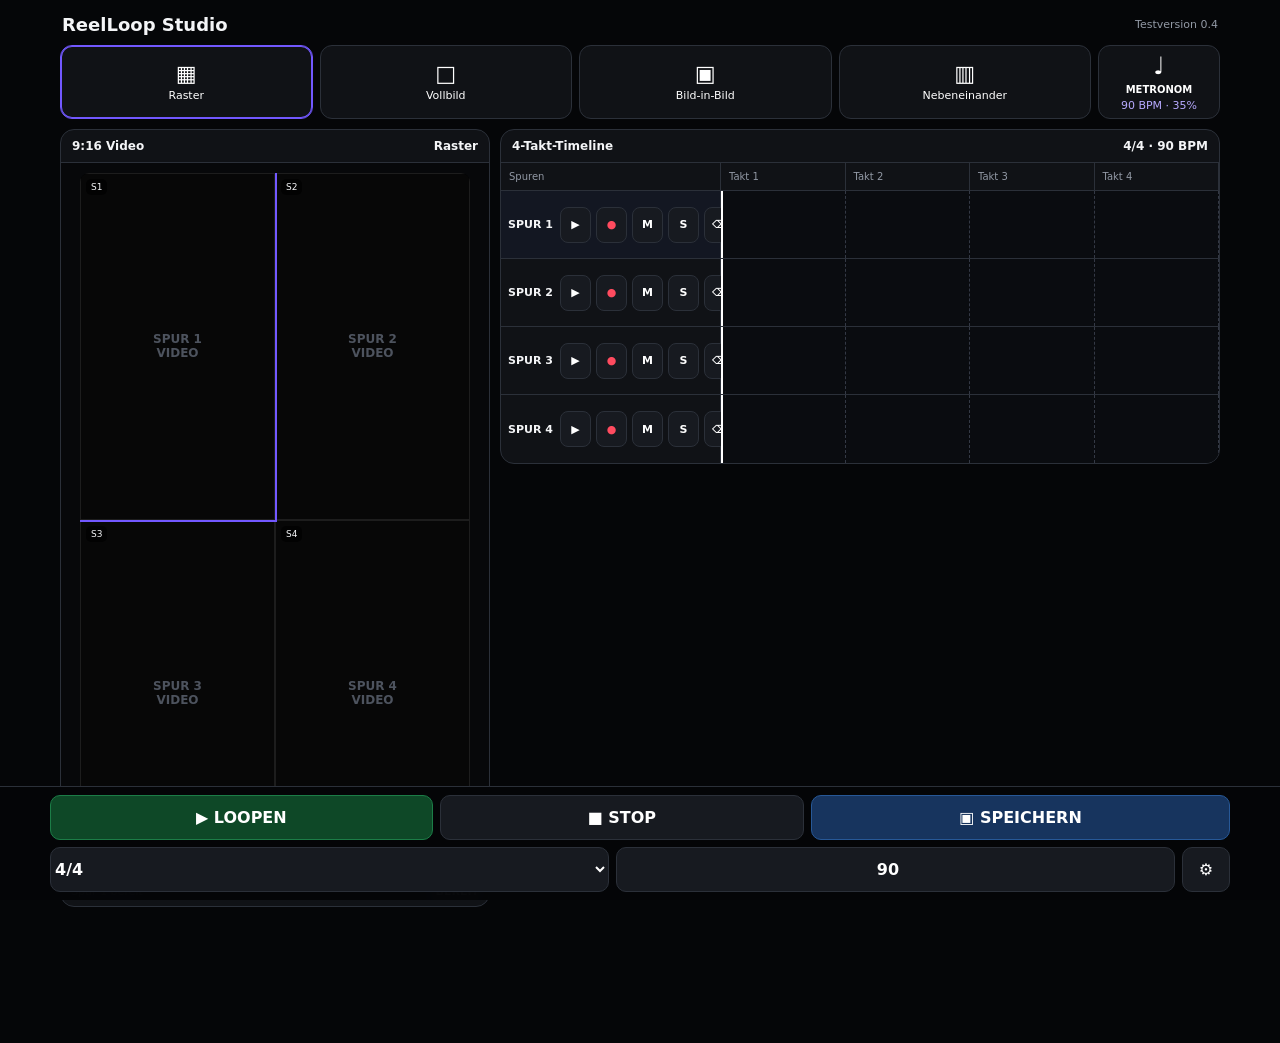
==== index.html @ 53512015 "Add files via upload" ====
<!doctype html>
<html lang="de">
<head>
<meta charset="utf-8">
<meta name="viewport" content="width=device-width,initial-scale=1,viewport-fit=cover,user-scalable=no">
<meta name="theme-color" content="#050608">
<meta name="mobile-web-app-capable" content="yes">
<title>ReelLoop Studio v0.4</title>
<link rel="manifest" href="manifest.webmanifest">
<style>
:root{
  --bg:#050608;--panel:#101216;--panel2:#171a20;--line:#2b3039;
  --text:#f4f5f7;--muted:#9299a5;--accent:#7258ff;--red:#ff4b5f;
  --green:#35d17e;--blue:#348cff;--amber:#f4b327;
}
*{box-sizing:border-box}
html,body{margin:0;min-height:100%;background:var(--bg);color:var(--text);
font-family:system-ui,-apple-system,Segoe UI,Roboto,sans-serif}
body{padding-bottom:126px}
button,input,select{font:inherit}
button{touch-action:manipulation}
.app{max-width:1180px;margin:auto;padding:10px}
.topbar{display:flex;justify-content:space-between;align-items:center;padding:4px 2px 10px}
.topbar h1{font-size:18px;margin:0}.version{font-size:11px;color:var(--muted)}
.options{display:grid;grid-template-columns:repeat(4,minmax(0,1fr)) 122px;gap:7px;margin-bottom:10px}
.option,.metro{
  min-height:68px;border:1px solid var(--line);border-radius:12px;background:var(--panel);
  color:white;display:flex;align-items:center;justify-content:center;flex-direction:column;gap:4px
}
.option.active{border-color:var(--accent);box-shadow:inset 0 0 0 1px var(--accent)}
.option .icon{font-size:22px;line-height:1}.option span{font-size:11px}
.metro{position:relative;user-select:none;-webkit-user-select:none;touch-action:none;padding:6px}
.metro.off{opacity:.52}.metro-icon{font-size:24px}.metro-title{font-size:10px;font-weight:800}
.metro-value{font-size:11px;color:#b7aaff}.metro-flash{position:absolute;inset:0;border-radius:12px;pointer-events:none}
.metro-flash.on{box-shadow:inset 0 0 0 2px var(--accent),0 0 16px rgba(114,88,255,.35)}
.workspace{display:grid;grid-template-columns:minmax(310px,430px) minmax(0,1fr);gap:10px;align-items:start}
.preview-card,.timeline-card{background:var(--panel);border:1px solid var(--line);border-radius:14px;overflow:hidden}
.preview-head,.timeline-head{padding:9px 11px;border-bottom:1px solid var(--line);
font-size:12px;font-weight:800;display:flex;justify-content:space-between}
.preview-shell{padding:10px;display:flex;justify-content:center;background:#07080a}
#stage{width:min(100%,390px);aspect-ratio:9/16;position:relative;background:#000;overflow:hidden;border-radius:9px}
.layer{position:absolute;overflow:hidden;background:#070707;border:1px solid rgba(255,255,255,.09)}
.layer video{width:100%;height:100%;object-fit:cover;display:block}
.layer.selected{outline:2px solid var(--accent);z-index:20}
.empty{position:absolute;inset:0;display:grid;place-items:center;text-align:center;color:#4d535e;font-weight:800;font-size:12px}
.tag{position:absolute;left:5px;top:5px;background:rgba(0,0,0,.7);font-size:9px;padding:3px 5px;border-radius:5px}
.statusbar{padding:8px 10px;border-top:1px solid var(--line);color:var(--muted);font-size:11px;
display:flex;justify-content:space-between}.statusbar strong{color:white}
.timeline-scroll{overflow-x:auto}
.timeline-grid{min-width:690px}
.ruler{display:grid;grid-template-columns:220px repeat(4,1fr);border-bottom:1px solid var(--line)}
.ruler div{padding:8px;border-right:1px solid var(--line);font-size:10px;color:var(--muted)}
.track{display:grid;grid-template-columns:220px 1fr;min-height:68px;border-bottom:1px solid var(--line)}
.track:last-child{border-bottom:0}
.controls{display:grid;grid-template-columns:47px repeat(5,31px);gap:5px;align-items:center;padding:7px;border-right:1px solid var(--line)}
.name{font-size:11px;font-weight:900}
.tbtn{height:36px;border:1px solid var(--line);border-radius:8px;background:var(--panel2);color:white;font-size:11px;font-weight:900;padding:0}
.tbtn.rec{color:var(--red)}.tbtn.rec.armed{animation:pulse .75s infinite}.tbtn.rec.recording{background:var(--red);color:white}
.tbtn.on{border-color:var(--amber);color:var(--amber)}.tbtn.playing{border-color:var(--green);color:var(--green)}
@keyframes pulse{50%{opacity:.35}}
.lane{position:relative;background:#0a0c10}
.bargrid{position:absolute;inset:0;display:grid;grid-template-columns:repeat(4,1fr)}
.bargrid i{border-right:1px dashed #343945}
.clip{display:none;position:absolute;left:5px;right:5px;top:9px;bottom:9px;border-radius:8px;
background:linear-gradient(90deg,#6539d8,#227fca);overflow:hidden}
.clip.show{display:block}
.wave{position:absolute;inset:0;opacity:.78;background:
repeating-linear-gradient(90deg,rgba(255,255,255,.36) 0 2px,transparent 2px 5px)}
.playhead{position:absolute;top:0;bottom:0;left:0;width:2px;background:white;z-index:5}
.footer{position:fixed;left:0;right:0;bottom:0;background:rgba(5,6,8,.97);backdrop-filter:blur(12px);
border-top:1px solid var(--line);padding:8px 10px max(8px,env(safe-area-inset-bottom));z-index:50}
.footer-main,.footer-sub{max-width:1180px;margin:auto;display:grid;gap:7px}
.footer-main{grid-template-columns:1.05fr 1fr 1.15fr}
.footer-sub{grid-template-columns:1fr 1fr 48px;margin-top:7px}
.footer button,.footer input,.footer select{min-height:45px;border:1px solid var(--line);border-radius:10px;
background:var(--panel2);color:white;font-weight:800}
.footer .loop{background:#0e4827;border-color:#1c7d47}
.footer .save{background:#17345e;border-color:#275897}
.footer input{text-align:center;width:100%}
.toast{display:none;position:fixed;left:50%;bottom:132px;transform:translateX(-50%);
background:#262a33;padding:9px 13px;border-radius:9px;z-index:100;font-size:12px;white-space:nowrap}
@media(max-width:760px){
  .options{grid-template-columns:repeat(4,1fr);}.metro{grid-column:1/-1;min-height:54px;flex-direction:row;gap:10px}
  .workspace{grid-template-columns:1fr}.preview-card{position:relative}
  #stage{width:min(82vw,390px)}
}
</style>
</head>
<body>
<div class="app">
  <div class="topbar"><h1>ReelLoop Studio</h1><span class="version">Testversion 0.4</span></div>

  <section class="options">
    <button class="option active" data-layout="grid"><span class="icon">▦</span><span>Raster</span></button>
    <button class="option" data-layout="full"><span class="icon">□</span><span>Vollbild</span></button>
    <button class="option" data-layout="pip"><span class="icon">▣</span><span>Bild-in-Bild</span></button>
    <button class="option" data-layout="side"><span class="icon">▥</span><span>Nebeneinander</span></button>

    <button id="metro" class="metro" aria-label="Metronom">
      <span class="metro-icon">♩</span>
      <span class="metro-title">METRONOM</span>
      <span id="metroValue" class="metro-value">90 BPM · 35%</span>
      <span id="metroFlash" class="metro-flash"></span>
    </button>
  </section>

  <section class="workspace">
    <article class="preview-card">
      <div class="preview-head"><span>9:16 Video</span><span id="layoutName">Raster</span></div>
      <div class="preview-shell"><div id="stage"></div></div>
      <div class="statusbar"><span id="status">Spur 1 bereit</span><strong id="clock">BEREIT</strong></div>
    </article>

    <article class="timeline-card">
      <div class="timeline-head"><span>4-Takt-Timeline</span><span id="tempoLabel">4/4 · 90 BPM</span></div>
      <div class="timeline-scroll">
        <div class="timeline-grid">
          <div class="ruler"><div>Spuren</div><div>Takt 1</div><div>Takt 2</div><div>Takt 3</div><div>Takt 4</div></div>
          <div id="tracks"></div>
        </div>
      </div>
    </article>
  </section>
</div>

<footer class="footer">
  <div class="footer-main">
    <button id="loopAll" class="loop">▶ LOOPEN</button>
    <button id="stopAll">■ STOP</button>
    <button id="saveAll" class="save">▣ SPEICHERN</button>
  </div>
  <div class="footer-sub">
    <select id="meter"><option value="4">4/4</option><option value="3">3/4</option><option value="2">2/4</option><option value="6">6/8</option></select>
    <input id="bpm" type="number" value="90" min="40" max="240" inputmode="numeric">
    <button id="settings">⚙</button>
  </div>
</footer>
<div id="toast" class="toast"></div>

<script>
(()=>{
const N=4,BARS=4;
const state={
 selected:0,layout:"grid",metroOn:true,metroVolume:.35,
 recordings:Array(N).fill(null),muted:Array(N).fill(false),solo:Array(N).fill(false),
 stream:null,recorder:null,audio:null,timer:null,db:null,armed:null
};
const $=id=>document.getElementById(id);
const sleep=ms=>new Promise(r=>setTimeout(r,ms));
const beatMs=()=>60000/Math.max(40,Math.min(240,+$("bpm").value||90));
const beatsPerBar=()=>+$("meter").value||4;
const loopDuration=()=>beatMs()*beatsPerBar()*BARS;
const hasAny=()=>state.recordings.some(Boolean);

function build(){
 for(let i=0;i<N;i++){
  const layer=document.createElement("div");
  layer.className="layer";layer.id=`layer${i}`;
  layer.innerHTML=`<video id="video${i}" playsinline></video><div id="empty${i}" class="empty">SPUR ${i+1}<br>VIDEO</div><span class="tag">S${i+1}</span>`;
  layer.onclick=()=>selectTrack(i);$("stage").appendChild(layer);

  const tr=document.createElement("div");tr.className="track";tr.id=`track${i}`;
  tr.innerHTML=`
  <div class="controls">
    <span class="name">SPUR ${i+1}</span>
    <button class="tbtn" id="play${i}">▶</button>
    <button class="tbtn rec" id="rec${i}">●</button>
    <button class="tbtn" id="mute${i}">M</button>
    <button class="tbtn" id="solo${i}">S</button>
    <button class="tbtn" id="del${i}">⌫</button>
  </div>
  <div class="lane" id="lane${i}">
    <div class="bargrid"><i></i><i></i><i></i><i></i></div>
    <div class="clip" id="clip${i}"><div class="wave"></div></div>
    <div class="playhead" id="head${i}"></div>
  </div>`;
  $("tracks").appendChild(tr);
  $(`play${i}`).onclick=()=>playOne(i);
  $(`rec${i}`).onclick=()=>record(i);
  $(`mute${i}`).onclick=()=>toggleMute(i);
  $(`solo${i}`).onclick=()=>toggleSolo(i);
  $(`del${i}`).onclick=()=>deleteTrack(i);
  $(`lane${i}`).onclick=()=>selectTrack(i);
 }
 applyLayout("grid");selectTrack(0);syncUi();
}
function selectTrack(i){
 state.selected=i;
 for(let j=0;j<N;j++){
  $(`layer${j}`).classList.toggle("selected",j===i);
  $(`track${j}`).style.background=j===i?"#131722":"transparent";
 }
 $("status").textContent=`Spur ${i+1} bereit`;
 applyLayout(state.layout);
}
function applyLayout(layout){
 state.layout=layout;
 document.querySelectorAll(".option").forEach(b=>b.classList.toggle("active",b.dataset.layout===layout));
 $("layoutName").textContent={grid:"Raster",full:"Vollbild",pip:"Bild-in-Bild",side:"Nebeneinander"}[layout];
 const L=[...Array(N)].map((_,i)=>$(`layer${i}`));
 if(layout==="grid"){
   [[0,0,50,50],[50,0,50,50],[0,50,50,50],[50,50,50,50]].forEach((p,i)=>setBox(L[i],p));
 } else if(layout==="side"){
   [[0,0,50,50],[50,0,50,50],[0,50,50,50],[50,50,50,50]].forEach((p,i)=>setBox(L[i],p));
 } else if(layout==="full"){
   L.forEach((el,i)=>{setBox(el,[0,0,100,100]);el.style.display=i===state.selected?"block":"none"});
 } else {
   L.forEach(el=>el.style.display="block");
   setBox(L[state.selected],[0,0,100,100]);
   const others=[0,1,2,3].filter(i=>i!==state.selected);
   others.forEach((idx,k)=>setBox(L[idx],[67,3+k*22,30,19]));
 }
}
function setBox(el,[x,y,w,h]){el.style.display="block";el.style.left=x+"%";el.style.top=y+"%";el.style.width=w+"%";el.style.height=h+"%"}
document.querySelectorAll(".option").forEach(b=>b.onclick=()=>applyLayout(b.dataset.layout));

async function media(){
 if(state.stream)return state.stream;
 state.stream=await navigator.mediaDevices.getUserMedia({
   video:{facingMode:"user",width:{ideal:1080},height:{ideal:1920}},
   audio:{echoCancellation:false,noiseSuppression:false,autoGainControl:false}
 });
 return state.stream;
}
function mime(){return ["video/webm;codecs=vp9,opus","video/webm;codecs=vp8,opus","video/webm"].find(MediaRecorder.isTypeSupported)||""}
function shouldHear(i,exclude=-1){
 if(i===exclude||!state.recordings[i]||state.muted[i])return false;
 const anySolo=state.solo.some(Boolean);
 return !anySolo||state.solo[i];
}
function setPlaybackLevels(){
 for(let i=0;i<N;i++){
  const v=$(`video${i}`);v.volume=.82;v.muted=!shouldHear(i);
 }
}
async function startExisting(exclude=-1){
 const list=[];
 for(let i=0;i<N;i++)if(shouldHear(i,exclude)){
   const v=$(`video${i}`);v.currentTime=0;v.loop=true;v.muted=false;list.push(v.play().catch(()=>null));
 }
 await Promise.all(list);
}
function stopPlayback(){
 for(let i=0;i<N;i++){const v=$(`video${i}`);v.pause();try{v.currentTime=0}catch{};$(`play${i}`).classList.remove("playing")}
}
function audioClick(accent=false){
 if(!state.metroOn)return;
 try{
  const ac=state.audio||(state.audio=new (window.AudioContext||window.webkitAudioContext)());
  const o=ac.createOscillator(),g=ac.createGain();
  o.frequency.value=accent?1350:850;
  const vol=Math.max(.001,state.metroVolume*(accent?.7:.42));
  g.gain.setValueAtTime(.0001,ac.currentTime);
  g.gain.exponentialRampToValueAtTime(vol,ac.currentTime+.005);
  g.gain.exponentialRampToValueAtTime(.0001,ac.currentTime+.07);
  o.connect(g).connect(ac.destination);o.start();o.stop(ac.currentTime+.075);
  $("metroFlash").classList.add("on");setTimeout(()=>$("metroFlash").classList.remove("on"),80);
 }catch{}
}
async function oneBarCountIn(){
 for(let b=0;b<beatsPerBar();b++){
  $("clock").textContent=`${b+1}`;
  audioClick(b===0);
  await sleep(beatMs());
 }
}
async function waitOneBarOverLoop(){
 const ms=beatMs()*beatsPerBar(),start=performance.now();
 state.armed=true;
 const tick=setInterval(()=>{
   const e=performance.now()-start;
   const beat=Math.min(beatsPerBar(),Math.floor(e/beatMs())+1);
   $("clock").textContent=`${beat}`;
 },35);
 await sleep(ms);clearInterval(tick);state.armed=false;
}
async function record(i){
 if(state.recorder)return;
 selectTrack(i);
 try{
  const stream=await media();
  stopPlayback();
  const preview=$(`video${i}`);preview.srcObject=stream;preview.muted=true;await preview.play();
  $(`rec${i}`).classList.add("armed");
  if(!hasAny()){
    await oneBarCountIn();
  } else {
    await startExisting(i);
    await waitOneBarOverLoop();
  }
  $(`rec${i}`).classList.remove("armed");$(`rec${i}`).classList.add("recording");
  const chunks=[];let rec;
  try{rec=new MediaRecorder(stream,{mimeType:mime()||undefined,videoBitsPerSecond:3500000,audioBitsPerSecond:128000})}
  catch{rec=new MediaRecorder(stream)}
  state.recorder=rec;
  rec.ondataavailable=e=>{if(e.data.size)chunks.push(e.data)};
  rec.onstop=async()=>{
    clearInterval(state.timer);state.timer=null;
    const blob=new Blob(chunks,{type:rec.mimeType||"video/webm"});
    if(state.recordings[i]?.url)URL.revokeObjectURL(state.recordings[i].url);
    const url=URL.createObjectURL(blob);
    state.recordings[i]={blob,url,bpm:+$("bpm").value,meter:+$("meter").value};
    preview.pause();preview.srcObject=null;preview.src=url;preview.loop=true;preview.muted=false;
    $(`empty${i}`).style.display="none";$(`clip${i}`).classList.add("show");
    $(`rec${i}`).classList.remove("recording");
    state.recorder=null;$("clock").textContent="BEREIT";$("status").textContent=`Spur ${i+1} aufgenommen`;
    await saveTrack(i);toast(`Spur ${i+1} gespeichert`);
    playAll();
  };
  rec.start(200);
  const started=performance.now(),dur=loopDuration();let last=-1;
  $("status").textContent=`Spur ${i+1} nimmt auf`;
  state.timer=setInterval(()=>{
   const e=performance.now()-started,beatIndex=Math.floor(e/beatMs());
   const bar=Math.floor(beatIndex/beatsPerBar())+1,beat=beatIndex%beatsPerBar()+1;
   $("clock").textContent=`REC ${Math.min(bar,BARS)}.${beat}`;
   document.querySelectorAll(".playhead").forEach(p=>p.style.left=Math.min(100,e/dur*100)+"%");
   if(beatIndex!==last){last=beatIndex;audioClick(beat===1)}
   if(e>=dur&&rec.state!=="inactive")rec.stop();
  },25);
 }catch(err){
  console.error(err);state.recorder=null;
  document.querySelectorAll(".rec").forEach(x=>x.classList.remove("armed","recording"));
  $("clock").textContent="BEREIT";toast("Kamera/Mikrofon bitte erlauben");
 }
}
async function playOne(i){
 if(!state.recordings[i])return toast(`Spur ${i+1} ist leer`);
 const v=$(`video${i}`);
 if(v.paused){v.currentTime=0;v.loop=true;v.muted=state.muted[i];await v.play();$(`play${i}`).classList.add("playing")}
 else{v.pause();v.currentTime=0;$(`play${i}`).classList.remove("playing")}
}
async function playAll(){
 stopPlayback();
 const active=[];
 for(let i=0;i<N;i++)if(shouldHear(i)){const v=$(`video${i}`);v.currentTime=0;v.loop=true;v.muted=false;active.push(v.play().catch(()=>null));$(`play${i}`).classList.add("playing")}
 if(!active.length)return toast("Keine hörbare Spur");
 await Promise.all(active);
 const start=performance.now(),dur=loopDuration();
 clearInterval(state.timer);
 state.timer=setInterval(()=>{
  const e=(performance.now()-start)%dur,bi=Math.floor(e/beatMs()),bar=Math.floor(bi/beatsPerBar())+1,beat=bi%beatsPerBar()+1;
  document.querySelectorAll(".playhead").forEach(p=>p.style.left=e/dur*100+"%");
  $("clock").textContent=`${bar}.${beat}`;
 },30);
}
function stopAll(){
 if(state.recorder&&state.recorder.state!=="inactive")state.recorder.stop();
 clearInterval(state.timer);state.timer=null;stopPlayback();
 document.querySelectorAll(".playhead").forEach(p=>p.style.left="0");
 $("clock").textContent="BEREIT";
}
function toggleMute(i){state.muted[i]=!state.muted[i];$(`mute${i}`).classList.toggle("on",state.muted[i]);setPlaybackLevels()}
function toggleSolo(i){state.solo[i]=!state.solo[i];$(`solo${i}`).classList.toggle("on",state.solo[i]);setPlaybackLevels()}
function deleteTrack(i){
 if(state.recordings[i]?.url)URL.revokeObjectURL(state.recordings[i].url);
 state.recordings[i]=null;
 const v=$(`video${i}`);v.pause();v.removeAttribute("src");v.srcObject=null;v.load();
 $(`empty${i}`).style.display="grid";$(`clip${i}`).classList.remove("show");
 deleteDb(i);toast(`Spur ${i+1} gelöscht`);
}
function syncUi(){
 $("tempoLabel").textContent=`${$("meter").value}/${$("meter").value==="6"?"8":"4"} · ${$("bpm").value} BPM`;
 $("metroValue").textContent=`${$("bpm").value} BPM · ${Math.round(state.metroVolume*100)}%`;
 $("metro").classList.toggle("off",!state.metroOn);
}
$("bpm").oninput=syncUi;$("meter").onchange=syncUi;
$("loopAll").onclick=playAll;$("stopAll").onclick=stopAll;
$("saveAll").onclick=async()=>{for(let i=0;i<N;i++)if(state.recordings[i])await saveTrack(i);toast("Projekt lokal gespeichert")};
$("settings").onclick=()=>toast("Weitere Einstellungen folgen");

let gesture={active:false,startY:0,startVol:0,moved:false};
$("metro").addEventListener("pointerdown",e=>{
 gesture={active:true,startY:e.clientY,startVol:state.metroVolume,moved:false};
 $("metro").setPointerCapture(e.pointerId);
});
$("metro").addEventListener("pointermove",e=>{
 if(!gesture.active)return;
 const dy=gesture.startY-e.clientY;
 if(Math.abs(dy)>5)gesture.moved=true;
 state.metroVolume=Math.max(0,Math.min(1,gesture.startVol+dy/160));
 syncUi();
});
$("metro").addEventListener("pointerup",e=>{
 if(!gesture.active)return;
 if(!gesture.moved)state.metroOn=!state.metroOn;
 gesture.active=false;syncUi();
});
$("metro").addEventListener("pointercancel",()=>gesture.active=false);

function openDb(){return new Promise((res,rej)=>{const q=indexedDB.open("reelloop-v04",1);q.onupgradeneeded=()=>q.result.createObjectStore("tracks");q.onsuccess=()=>{state.db=q.result;res(q.result)};q.onerror=()=>rej(q.error)})}
async function saveTrack(i){const db=state.db||await openDb(),r=state.recordings[i];return new Promise((res,rej)=>{const tx=db.transaction("tracks","readwrite");tx.objectStore("tracks").put({blob:r.blob,bpm:r.bpm,meter:r.meter},i);tx.oncomplete=res;tx.onerror=()=>rej(tx.error)})}
async function deleteDb(i){const db=state.db||await openDb();db.transaction("tracks","readwrite").objectStore("tracks").delete(i)}
async function restore(){
 const db=state.db||await openDb();
 for(let i=0;i<N;i++){
  const r=await new Promise(res=>{const q=db.transaction("tracks").objectStore("tracks").get(i);q.onsuccess=()=>res(q.result);q.onerror=()=>res(null)});
  if(r?.blob){
   const url=URL.createObjectURL(r.blob);state.recordings[i]={...r,url};
   const v=$(`video${i}`);v.src=url;v.loop=true;
   $(`empty${i}`).style.display="none";$(`clip${i}`).classList.add("show");
  }
 }
 setPlaybackLevels();
}
function toast(text){const t=$("toast");t.textContent=text;t.style.display="block";clearTimeout(t._x);t._x=setTimeout(()=>t.style.display="none",1500)}
window.addEventListener("load",async()=>{build();await restore().catch(()=>{});if("serviceWorker"in navigator)navigator.serviceWorker.register("./sw.js").catch(()=>{})});
})();
</script>
</body>
</html>
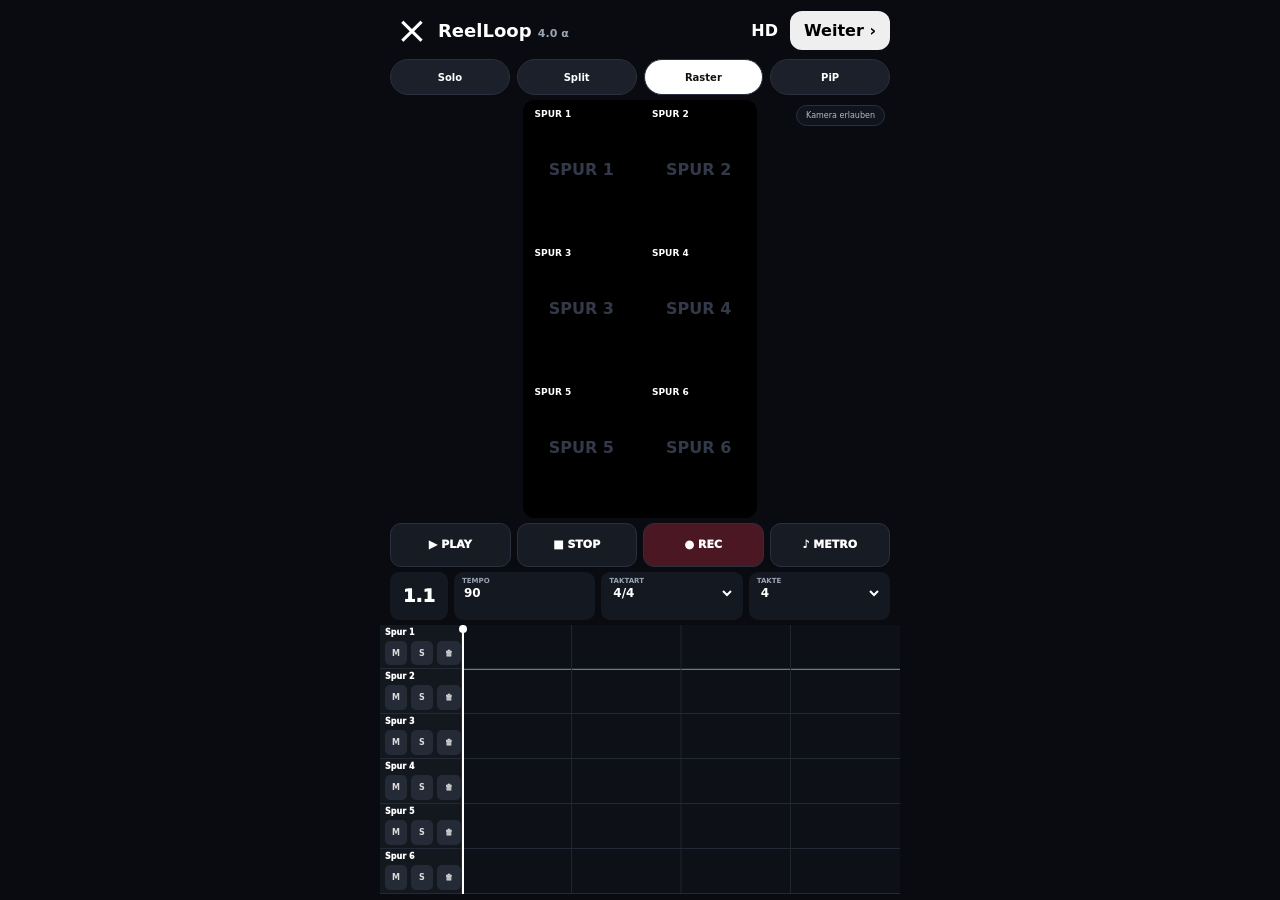
==== commit 9aebbc92: "Add files via upload" ====
--- a/index.html
+++ b/index.html
@@ -3,409 +3,45 @@
 <head>
 <meta charset="utf-8">
 <meta name="viewport" content="width=device-width,initial-scale=1,viewport-fit=cover,user-scalable=no">
-<meta name="theme-color" content="#050608">
-<meta name="mobile-web-app-capable" content="yes">
-<title>ReelLoop Studio v0.4</title>
+<meta name="theme-color" content="#090b10">
 <link rel="manifest" href="manifest.webmanifest">
-<style>
-:root{
-  --bg:#050608;--panel:#101216;--panel2:#171a20;--line:#2b3039;
-  --text:#f4f5f7;--muted:#9299a5;--accent:#7258ff;--red:#ff4b5f;
-  --green:#35d17e;--blue:#348cff;--amber:#f4b327;
-}
-*{box-sizing:border-box}
-html,body{margin:0;min-height:100%;background:var(--bg);color:var(--text);
-font-family:system-ui,-apple-system,Segoe UI,Roboto,sans-serif}
-body{padding-bottom:126px}
-button,input,select{font:inherit}
-button{touch-action:manipulation}
-.app{max-width:1180px;margin:auto;padding:10px}
-.topbar{display:flex;justify-content:space-between;align-items:center;padding:4px 2px 10px}
-.topbar h1{font-size:18px;margin:0}.version{font-size:11px;color:var(--muted)}
-.options{display:grid;grid-template-columns:repeat(4,minmax(0,1fr)) 122px;gap:7px;margin-bottom:10px}
-.option,.metro{
-  min-height:68px;border:1px solid var(--line);border-radius:12px;background:var(--panel);
-  color:white;display:flex;align-items:center;justify-content:center;flex-direction:column;gap:4px
-}
-.option.active{border-color:var(--accent);box-shadow:inset 0 0 0 1px var(--accent)}
-.option .icon{font-size:22px;line-height:1}.option span{font-size:11px}
-.metro{position:relative;user-select:none;-webkit-user-select:none;touch-action:none;padding:6px}
-.metro.off{opacity:.52}.metro-icon{font-size:24px}.metro-title{font-size:10px;font-weight:800}
-.metro-value{font-size:11px;color:#b7aaff}.metro-flash{position:absolute;inset:0;border-radius:12px;pointer-events:none}
-.metro-flash.on{box-shadow:inset 0 0 0 2px var(--accent),0 0 16px rgba(114,88,255,.35)}
-.workspace{display:grid;grid-template-columns:minmax(310px,430px) minmax(0,1fr);gap:10px;align-items:start}
-.preview-card,.timeline-card{background:var(--panel);border:1px solid var(--line);border-radius:14px;overflow:hidden}
-.preview-head,.timeline-head{padding:9px 11px;border-bottom:1px solid var(--line);
-font-size:12px;font-weight:800;display:flex;justify-content:space-between}
-.preview-shell{padding:10px;display:flex;justify-content:center;background:#07080a}
-#stage{width:min(100%,390px);aspect-ratio:9/16;position:relative;background:#000;overflow:hidden;border-radius:9px}
-.layer{position:absolute;overflow:hidden;background:#070707;border:1px solid rgba(255,255,255,.09)}
-.layer video{width:100%;height:100%;object-fit:cover;display:block}
-.layer.selected{outline:2px solid var(--accent);z-index:20}
-.empty{position:absolute;inset:0;display:grid;place-items:center;text-align:center;color:#4d535e;font-weight:800;font-size:12px}
-.tag{position:absolute;left:5px;top:5px;background:rgba(0,0,0,.7);font-size:9px;padding:3px 5px;border-radius:5px}
-.statusbar{padding:8px 10px;border-top:1px solid var(--line);color:var(--muted);font-size:11px;
-display:flex;justify-content:space-between}.statusbar strong{color:white}
-.timeline-scroll{overflow-x:auto}
-.timeline-grid{min-width:690px}
-.ruler{display:grid;grid-template-columns:220px repeat(4,1fr);border-bottom:1px solid var(--line)}
-.ruler div{padding:8px;border-right:1px solid var(--line);font-size:10px;color:var(--muted)}
-.track{display:grid;grid-template-columns:220px 1fr;min-height:68px;border-bottom:1px solid var(--line)}
-.track:last-child{border-bottom:0}
-.controls{display:grid;grid-template-columns:47px repeat(5,31px);gap:5px;align-items:center;padding:7px;border-right:1px solid var(--line)}
-.name{font-size:11px;font-weight:900}
-.tbtn{height:36px;border:1px solid var(--line);border-radius:8px;background:var(--panel2);color:white;font-size:11px;font-weight:900;padding:0}
-.tbtn.rec{color:var(--red)}.tbtn.rec.armed{animation:pulse .75s infinite}.tbtn.rec.recording{background:var(--red);color:white}
-.tbtn.on{border-color:var(--amber);color:var(--amber)}.tbtn.playing{border-color:var(--green);color:var(--green)}
-@keyframes pulse{50%{opacity:.35}}
-.lane{position:relative;background:#0a0c10}
-.bargrid{position:absolute;inset:0;display:grid;grid-template-columns:repeat(4,1fr)}
-.bargrid i{border-right:1px dashed #343945}
-.clip{display:none;position:absolute;left:5px;right:5px;top:9px;bottom:9px;border-radius:8px;
-background:linear-gradient(90deg,#6539d8,#227fca);overflow:hidden}
-.clip.show{display:block}
-.wave{position:absolute;inset:0;opacity:.78;background:
-repeating-linear-gradient(90deg,rgba(255,255,255,.36) 0 2px,transparent 2px 5px)}
-.playhead{position:absolute;top:0;bottom:0;left:0;width:2px;background:white;z-index:5}
-.footer{position:fixed;left:0;right:0;bottom:0;background:rgba(5,6,8,.97);backdrop-filter:blur(12px);
-border-top:1px solid var(--line);padding:8px 10px max(8px,env(safe-area-inset-bottom));z-index:50}
-.footer-main,.footer-sub{max-width:1180px;margin:auto;display:grid;gap:7px}
-.footer-main{grid-template-columns:1.05fr 1fr 1.15fr}
-.footer-sub{grid-template-columns:1fr 1fr 48px;margin-top:7px}
-.footer button,.footer input,.footer select{min-height:45px;border:1px solid var(--line);border-radius:10px;
-background:var(--panel2);color:white;font-weight:800}
-.footer .loop{background:#0e4827;border-color:#1c7d47}
-.footer .save{background:#17345e;border-color:#275897}
-.footer input{text-align:center;width:100%}
-.toast{display:none;position:fixed;left:50%;bottom:132px;transform:translateX(-50%);
-background:#262a33;padding:9px 13px;border-radius:9px;z-index:100;font-size:12px;white-space:nowrap}
-@media(max-width:760px){
-  .options{grid-template-columns:repeat(4,1fr);}.metro{grid-column:1/-1;min-height:54px;flex-direction:row;gap:10px}
-  .workspace{grid-template-columns:1fr}.preview-card{position:relative}
-  #stage{width:min(82vw,390px)}
-}
-</style>
+<link rel="stylesheet" href="css/app.css">
+<title>ReelLoop Studio 4.0 Alpha</title>
 </head>
 <body>
-<div class="app">
-  <div class="topbar"><h1>ReelLoop Studio</h1><span class="version">Testversion 0.4</span></div>
+<main class="app">
+  <header class="topbar">
+    <button class="iconBtn" aria-label="Schließen">×</button>
+    <div class="title">ReelLoop <span>4.0 α</span></div>
+    <div class="topRight"><b>HD</b><button class="nextBtn">Weiter ›</button></div>
+  </header>
 
-  <section class="options">
-    <button class="option active" data-layout="grid"><span class="icon">▦</span><span>Raster</span></button>
-    <button class="option" data-layout="full"><span class="icon">□</span><span>Vollbild</span></button>
-    <button class="option" data-layout="pip"><span class="icon">▣</span><span>Bild-in-Bild</span></button>
-    <button class="option" data-layout="side"><span class="icon">▥</span><span>Nebeneinander</span></button>
+  <nav class="layoutbar" aria-label="Vorschau-Layout">
+    <button data-layout="solo">Solo</button><button data-layout="split">Split</button><button class="on" data-layout="raster">Raster</button><button data-layout="pip">PiP</button>
+  </nav>
 
-    <button id="metro" class="metro" aria-label="Metronom">
-      <span class="metro-icon">♩</span>
-      <span class="metro-title">METRONOM</span>
-      <span id="metroValue" class="metro-value">90 BPM · 35%</span>
-      <span id="metroFlash" class="metro-flash"></span>
-    </button>
+  <section class="viewerArea">
+    <div id="viewer" class="viewer raster"></div>
+    <button id="permission" class="permission">Kamera erlauben</button>
   </section>
 
-  <section class="workspace">
-    <article class="preview-card">
-      <div class="preview-head"><span>9:16 Video</span><span id="layoutName">Raster</span></div>
-      <div class="preview-shell"><div id="stage"></div></div>
-      <div class="statusbar"><span id="status">Spur 1 bereit</span><strong id="clock">BEREIT</strong></div>
-    </article>
+  <section class="transport">
+    <button id="play">▶ PLAY</button><button id="stop">■ STOP</button><button id="record" class="record">● REC</button><button id="metro">♪ METRO</button>
+  </section>
 
-    <article class="timeline-card">
-      <div class="timeline-head"><span>4-Takt-Timeline</span><span id="tempoLabel">4/4 · 90 BPM</span></div>
-      <div class="timeline-scroll">
-        <div class="timeline-grid">
-          <div class="ruler"><div>Spuren</div><div>Takt 1</div><div>Takt 2</div><div>Takt 3</div><div>Takt 4</div></div>
-          <div id="tracks"></div>
-        </div>
-      </div>
-    </article>
+  <section class="settings">
+    <div class="counter" id="counter">1.1</div>
+    <label>TEMPO<input id="bpm" type="number" min="30" max="240" value="90"></label>
+    <label>TAKTART<select id="meter"><option>4/4</option><option>3/4</option><option>6/8</option></select></label>
+    <label>TAKTE<select id="bars"><option>1</option><option selected>4</option><option>8</option><option>16</option></select></label>
   </section>
-</div>
 
-<footer class="footer">
-  <div class="footer-main">
-    <button id="loopAll" class="loop">▶ LOOPEN</button>
-    <button id="stopAll">■ STOP</button>
-    <button id="saveAll" class="save">▣ SPEICHERN</button>
-  </div>
-  <div class="footer-sub">
-    <select id="meter"><option value="4">4/4</option><option value="3">3/4</option><option value="2">2/4</option><option value="6">6/8</option></select>
-    <input id="bpm" type="number" value="90" min="40" max="240" inputmode="numeric">
-    <button id="settings">⚙</button>
-  </div>
-</footer>
+  <section class="timeline" id="timeline">
+    <div id="tracks" class="tracks"></div>
+    <div id="playhead" class="playhead"></div>
+  </section>
+</main>
 <div id="toast" class="toast"></div>
-
-<script>
-(()=>{
-const N=4,BARS=4;
-const state={
- selected:0,layout:"grid",metroOn:true,metroVolume:.35,
- recordings:Array(N).fill(null),muted:Array(N).fill(false),solo:Array(N).fill(false),
- stream:null,recorder:null,audio:null,timer:null,db:null,armed:null
-};
-const $=id=>document.getElementById(id);
-const sleep=ms=>new Promise(r=>setTimeout(r,ms));
-const beatMs=()=>60000/Math.max(40,Math.min(240,+$("bpm").value||90));
-const beatsPerBar=()=>+$("meter").value||4;
-const loopDuration=()=>beatMs()*beatsPerBar()*BARS;
-const hasAny=()=>state.recordings.some(Boolean);
-
-function build(){
- for(let i=0;i<N;i++){
-  const layer=document.createElement("div");
-  layer.className="layer";layer.id=`layer${i}`;
-  layer.innerHTML=`<video id="video${i}" playsinline></video><div id="empty${i}" class="empty">SPUR ${i+1}<br>VIDEO</div><span class="tag">S${i+1}</span>`;
-  layer.onclick=()=>selectTrack(i);$("stage").appendChild(layer);
-
-  const tr=document.createElement("div");tr.className="track";tr.id=`track${i}`;
-  tr.innerHTML=`
-  <div class="controls">
-    <span class="name">SPUR ${i+1}</span>
-    <button class="tbtn" id="play${i}">▶</button>
-    <button class="tbtn rec" id="rec${i}">●</button>
-    <button class="tbtn" id="mute${i}">M</button>
-    <button class="tbtn" id="solo${i}">S</button>
-    <button class="tbtn" id="del${i}">⌫</button>
-  </div>
-  <div class="lane" id="lane${i}">
-    <div class="bargrid"><i></i><i></i><i></i><i></i></div>
-    <div class="clip" id="clip${i}"><div class="wave"></div></div>
-    <div class="playhead" id="head${i}"></div>
-  </div>`;
-  $("tracks").appendChild(tr);
-  $(`play${i}`).onclick=()=>playOne(i);
-  $(`rec${i}`).onclick=()=>record(i);
-  $(`mute${i}`).onclick=()=>toggleMute(i);
-  $(`solo${i}`).onclick=()=>toggleSolo(i);
-  $(`del${i}`).onclick=()=>deleteTrack(i);
-  $(`lane${i}`).onclick=()=>selectTrack(i);
- }
- applyLayout("grid");selectTrack(0);syncUi();
-}
-function selectTrack(i){
- state.selected=i;
- for(let j=0;j<N;j++){
-  $(`layer${j}`).classList.toggle("selected",j===i);
-  $(`track${j}`).style.background=j===i?"#131722":"transparent";
- }
- $("status").textContent=`Spur ${i+1} bereit`;
- applyLayout(state.layout);
-}
-function applyLayout(layout){
- state.layout=layout;
- document.querySelectorAll(".option").forEach(b=>b.classList.toggle("active",b.dataset.layout===layout));
- $("layoutName").textContent={grid:"Raster",full:"Vollbild",pip:"Bild-in-Bild",side:"Nebeneinander"}[layout];
- const L=[...Array(N)].map((_,i)=>$(`layer${i}`));
- if(layout==="grid"){
-   [[0,0,50,50],[50,0,50,50],[0,50,50,50],[50,50,50,50]].forEach((p,i)=>setBox(L[i],p));
- } else if(layout==="side"){
-   [[0,0,50,50],[50,0,50,50],[0,50,50,50],[50,50,50,50]].forEach((p,i)=>setBox(L[i],p));
- } else if(layout==="full"){
-   L.forEach((el,i)=>{setBox(el,[0,0,100,100]);el.style.display=i===state.selected?"block":"none"});
- } else {
-   L.forEach(el=>el.style.display="block");
-   setBox(L[state.selected],[0,0,100,100]);
-   const others=[0,1,2,3].filter(i=>i!==state.selected);
-   others.forEach((idx,k)=>setBox(L[idx],[67,3+k*22,30,19]));
- }
-}
-function setBox(el,[x,y,w,h]){el.style.display="block";el.style.left=x+"%";el.style.top=y+"%";el.style.width=w+"%";el.style.height=h+"%"}
-document.querySelectorAll(".option").forEach(b=>b.onclick=()=>applyLayout(b.dataset.layout));
-
-async function media(){
- if(state.stream)return state.stream;
- state.stream=await navigator.mediaDevices.getUserMedia({
-   video:{facingMode:"user",width:{ideal:1080},height:{ideal:1920}},
-   audio:{echoCancellation:false,noiseSuppression:false,autoGainControl:false}
- });
- return state.stream;
-}
-function mime(){return ["video/webm;codecs=vp9,opus","video/webm;codecs=vp8,opus","video/webm"].find(MediaRecorder.isTypeSupported)||""}
-function shouldHear(i,exclude=-1){
- if(i===exclude||!state.recordings[i]||state.muted[i])return false;
- const anySolo=state.solo.some(Boolean);
- return !anySolo||state.solo[i];
-}
-function setPlaybackLevels(){
- for(let i=0;i<N;i++){
-  const v=$(`video${i}`);v.volume=.82;v.muted=!shouldHear(i);
- }
-}
-async function startExisting(exclude=-1){
- const list=[];
- for(let i=0;i<N;i++)if(shouldHear(i,exclude)){
-   const v=$(`video${i}`);v.currentTime=0;v.loop=true;v.muted=false;list.push(v.play().catch(()=>null));
- }
- await Promise.all(list);
-}
-function stopPlayback(){
- for(let i=0;i<N;i++){const v=$(`video${i}`);v.pause();try{v.currentTime=0}catch{};$(`play${i}`).classList.remove("playing")}
-}
-function audioClick(accent=false){
- if(!state.metroOn)return;
- try{
-  const ac=state.audio||(state.audio=new (window.AudioContext||window.webkitAudioContext)());
-  const o=ac.createOscillator(),g=ac.createGain();
-  o.frequency.value=accent?1350:850;
-  const vol=Math.max(.001,state.metroVolume*(accent?.7:.42));
-  g.gain.setValueAtTime(.0001,ac.currentTime);
-  g.gain.exponentialRampToValueAtTime(vol,ac.currentTime+.005);
-  g.gain.exponentialRampToValueAtTime(.0001,ac.currentTime+.07);
-  o.connect(g).connect(ac.destination);o.start();o.stop(ac.currentTime+.075);
-  $("metroFlash").classList.add("on");setTimeout(()=>$("metroFlash").classList.remove("on"),80);
- }catch{}
-}
-async function oneBarCountIn(){
- for(let b=0;b<beatsPerBar();b++){
-  $("clock").textContent=`${b+1}`;
-  audioClick(b===0);
-  await sleep(beatMs());
- }
-}
-async function waitOneBarOverLoop(){
- const ms=beatMs()*beatsPerBar(),start=performance.now();
- state.armed=true;
- const tick=setInterval(()=>{
-   const e=performance.now()-start;
-   const beat=Math.min(beatsPerBar(),Math.floor(e/beatMs())+1);
-   $("clock").textContent=`${beat}`;
- },35);
- await sleep(ms);clearInterval(tick);state.armed=false;
-}
-async function record(i){
- if(state.recorder)return;
- selectTrack(i);
- try{
-  const stream=await media();
-  stopPlayback();
-  const preview=$(`video${i}`);preview.srcObject=stream;preview.muted=true;await preview.play();
-  $(`rec${i}`).classList.add("armed");
-  if(!hasAny()){
-    await oneBarCountIn();
-  } else {
-    await startExisting(i);
-    await waitOneBarOverLoop();
-  }
-  $(`rec${i}`).classList.remove("armed");$(`rec${i}`).classList.add("recording");
-  const chunks=[];let rec;
-  try{rec=new MediaRecorder(stream,{mimeType:mime()||undefined,videoBitsPerSecond:3500000,audioBitsPerSecond:128000})}
-  catch{rec=new MediaRecorder(stream)}
-  state.recorder=rec;
-  rec.ondataavailable=e=>{if(e.data.size)chunks.push(e.data)};
-  rec.onstop=async()=>{
-    clearInterval(state.timer);state.timer=null;
-    const blob=new Blob(chunks,{type:rec.mimeType||"video/webm"});
-    if(state.recordings[i]?.url)URL.revokeObjectURL(state.recordings[i].url);
-    const url=URL.createObjectURL(blob);
-    state.recordings[i]={blob,url,bpm:+$("bpm").value,meter:+$("meter").value};
-    preview.pause();preview.srcObject=null;preview.src=url;preview.loop=true;preview.muted=false;
-    $(`empty${i}`).style.display="none";$(`clip${i}`).classList.add("show");
-    $(`rec${i}`).classList.remove("recording");
-    state.recorder=null;$("clock").textContent="BEREIT";$("status").textContent=`Spur ${i+1} aufgenommen`;
-    await saveTrack(i);toast(`Spur ${i+1} gespeichert`);
-    playAll();
-  };
-  rec.start(200);
-  const started=performance.now(),dur=loopDuration();let last=-1;
-  $("status").textContent=`Spur ${i+1} nimmt auf`;
-  state.timer=setInterval(()=>{
-   const e=performance.now()-started,beatIndex=Math.floor(e/beatMs());
-   const bar=Math.floor(beatIndex/beatsPerBar())+1,beat=beatIndex%beatsPerBar()+1;
-   $("clock").textContent=`REC ${Math.min(bar,BARS)}.${beat}`;
-   document.querySelectorAll(".playhead").forEach(p=>p.style.left=Math.min(100,e/dur*100)+"%");
-   if(beatIndex!==last){last=beatIndex;audioClick(beat===1)}
-   if(e>=dur&&rec.state!=="inactive")rec.stop();
-  },25);
- }catch(err){
-  console.error(err);state.recorder=null;
-  document.querySelectorAll(".rec").forEach(x=>x.classList.remove("armed","recording"));
-  $("clock").textContent="BEREIT";toast("Kamera/Mikrofon bitte erlauben");
- }
-}
-async function playOne(i){
- if(!state.recordings[i])return toast(`Spur ${i+1} ist leer`);
- const v=$(`video${i}`);
- if(v.paused){v.currentTime=0;v.loop=true;v.muted=state.muted[i];await v.play();$(`play${i}`).classList.add("playing")}
- else{v.pause();v.currentTime=0;$(`play${i}`).classList.remove("playing")}
-}
-async function playAll(){
- stopPlayback();
- const active=[];
- for(let i=0;i<N;i++)if(shouldHear(i)){const v=$(`video${i}`);v.currentTime=0;v.loop=true;v.muted=false;active.push(v.play().catch(()=>null));$(`play${i}`).classList.add("playing")}
- if(!active.length)return toast("Keine hörbare Spur");
- await Promise.all(active);
- const start=performance.now(),dur=loopDuration();
- clearInterval(state.timer);
- state.timer=setInterval(()=>{
-  const e=(performance.now()-start)%dur,bi=Math.floor(e/beatMs()),bar=Math.floor(bi/beatsPerBar())+1,beat=bi%beatsPerBar()+1;
-  document.querySelectorAll(".playhead").forEach(p=>p.style.left=e/dur*100+"%");
-  $("clock").textContent=`${bar}.${beat}`;
- },30);
-}
-function stopAll(){
- if(state.recorder&&state.recorder.state!=="inactive")state.recorder.stop();
- clearInterval(state.timer);state.timer=null;stopPlayback();
- document.querySelectorAll(".playhead").forEach(p=>p.style.left="0");
- $("clock").textContent="BEREIT";
-}
-function toggleMute(i){state.muted[i]=!state.muted[i];$(`mute${i}`).classList.toggle("on",state.muted[i]);setPlaybackLevels()}
-function toggleSolo(i){state.solo[i]=!state.solo[i];$(`solo${i}`).classList.toggle("on",state.solo[i]);setPlaybackLevels()}
-function deleteTrack(i){
- if(state.recordings[i]?.url)URL.revokeObjectURL(state.recordings[i].url);
- state.recordings[i]=null;
- const v=$(`video${i}`);v.pause();v.removeAttribute("src");v.srcObject=null;v.load();
- $(`empty${i}`).style.display="grid";$(`clip${i}`).classList.remove("show");
- deleteDb(i);toast(`Spur ${i+1} gelöscht`);
-}
-function syncUi(){
- $("tempoLabel").textContent=`${$("meter").value}/${$("meter").value==="6"?"8":"4"} · ${$("bpm").value} BPM`;
- $("metroValue").textContent=`${$("bpm").value} BPM · ${Math.round(state.metroVolume*100)}%`;
- $("metro").classList.toggle("off",!state.metroOn);
-}
-$("bpm").oninput=syncUi;$("meter").onchange=syncUi;
-$("loopAll").onclick=playAll;$("stopAll").onclick=stopAll;
-$("saveAll").onclick=async()=>{for(let i=0;i<N;i++)if(state.recordings[i])await saveTrack(i);toast("Projekt lokal gespeichert")};
-$("settings").onclick=()=>toast("Weitere Einstellungen folgen");
-
-let gesture={active:false,startY:0,startVol:0,moved:false};
-$("metro").addEventListener("pointerdown",e=>{
- gesture={active:true,startY:e.clientY,startVol:state.metroVolume,moved:false};
- $("metro").setPointerCapture(e.pointerId);
-});
-$("metro").addEventListener("pointermove",e=>{
- if(!gesture.active)return;
- const dy=gesture.startY-e.clientY;
- if(Math.abs(dy)>5)gesture.moved=true;
- state.metroVolume=Math.max(0,Math.min(1,gesture.startVol+dy/160));
- syncUi();
-});
-$("metro").addEventListener("pointerup",e=>{
- if(!gesture.active)return;
- if(!gesture.moved)state.metroOn=!state.metroOn;
- gesture.active=false;syncUi();
-});
-$("metro").addEventListener("pointercancel",()=>gesture.active=false);
-
-function openDb(){return new Promise((res,rej)=>{const q=indexedDB.open("reelloop-v04",1);q.onupgradeneeded=()=>q.result.createObjectStore("tracks");q.onsuccess=()=>{state.db=q.result;res(q.result)};q.onerror=()=>rej(q.error)})}
-async function saveTrack(i){const db=state.db||await openDb(),r=state.recordings[i];return new Promise((res,rej)=>{const tx=db.transaction("tracks","readwrite");tx.objectStore("tracks").put({blob:r.blob,bpm:r.bpm,meter:r.meter},i);tx.oncomplete=res;tx.onerror=()=>rej(tx.error)})}
-async function deleteDb(i){const db=state.db||await openDb();db.transaction("tracks","readwrite").objectStore("tracks").delete(i)}
-async function restore(){
- const db=state.db||await openDb();
- for(let i=0;i<N;i++){
-  const r=await new Promise(res=>{const q=db.transaction("tracks").objectStore("tracks").get(i);q.onsuccess=()=>res(q.result);q.onerror=()=>res(null)});
-  if(r?.blob){
-   const url=URL.createObjectURL(r.blob);state.recordings[i]={...r,url};
-   const v=$(`video${i}`);v.src=url;v.loop=true;
-   $(`empty${i}`).style.display="none";$(`clip${i}`).classList.add("show");
-  }
- }
- setPlaybackLevels();
-}
-function toast(text){const t=$("toast");t.textContent=text;t.style.display="block";clearTimeout(t._x);t._x=setTimeout(()=>t.style.display="none",1500)}
-window.addEventListener("load",async()=>{build();await restore().catch(()=>{});if("serviceWorker"in navigator)navigator.serviceWorker.register("./sw.js").catch(()=>{})});
-})();
-</script>
+<script type="module" src="js/app.js"></script>
 </body>
-</html>+</html>
--- a/css/app.css
+++ b/css/app.css
@@ -0,0 +1,3 @@
+:root{--bg:#090b10;--panel:#141821;--line:#2a3040;--accent:#775cff;--text:#fff;--muted:#9ca5b5;--side:82px}
+*{box-sizing:border-box}html,body{margin:0;width:100%;height:100%;overflow:hidden;background:var(--bg);color:var(--text);font-family:system-ui,-apple-system,Segoe UI,Roboto,sans-serif}button,input,select{font:inherit}.app{height:100dvh;max-width:520px;margin:auto;padding:6px 10px max(6px,env(safe-area-inset-bottom));display:grid;grid-template-rows:48px 36px minmax(250px,1.55fr) 44px 48px minmax(240px,1fr);gap:5px}.topbar{display:grid;grid-template-columns:48px 1fr auto;align-items:center}.iconBtn{border:0;background:none;color:#fff;font-size:38px;text-align:left}.title{font-size:18px;font-weight:900}.title span{font-size:11px;color:var(--muted)}.topRight{display:flex;align-items:center;gap:12px}.nextBtn{border:0;border-radius:12px;padding:10px 14px;font-weight:900}.layoutbar{display:grid;grid-template-columns:repeat(4,1fr);gap:7px}.layoutbar button{border:1px solid var(--line);border-radius:999px;background:#1b202b;color:#fff;font-size:10px;font-weight:900}.layoutbar button.on{background:#fff;color:#111}.viewerArea{position:relative;display:flex;justify-content:center;min-height:0}.viewer{height:100%;aspect-ratio:9/16;background:#000;border-radius:12px;overflow:hidden;display:grid;gap:0}.viewer.raster{grid-template:repeat(3,1fr)/repeat(2,1fr)}.viewer.split{grid-template:1fr/repeat(2,1fr)}.viewer.solo{grid-template:1fr/1fr}.viewer.pip{display:block;position:relative}.cell{position:relative;overflow:hidden;background:#000}.viewer.solo .cell:not(.selected),.viewer.split .cell:nth-child(n+3){display:none}.viewer.pip .cell{position:absolute;inset:0}.viewer.pip .cell:not(.selected){inset:auto 4% 4% auto;width:34%;height:25%;border:2px solid #fff;border-radius:8px;z-index:4}.cell video{width:100%;height:100%;display:block;object-fit:cover;transform:scaleX(-1)}.label{position:absolute;left:6px;top:6px;padding:3px 6px;background:#000a;border-radius:7px;font-size:9px;font-weight:900}.empty{position:absolute;inset:0;display:grid;place-items:center;color:#343949;font-weight:900}.permission{position:absolute;right:5px;top:5px;border:1px solid var(--line);background:#111722dd;color:#bbb;border-radius:999px;padding:5px 9px;font-size:8px}.transport{display:grid;grid-template-columns:repeat(4,1fr);gap:6px}.transport button{border:1px solid var(--line);border-radius:11px;background:#171b24;color:#fff;font-size:11px;font-weight:950}.transport .record{background:#4a1723}.transport .active{border-color:var(--accent);box-shadow:inset 0 0 0 1px var(--accent)}.transport .recording{background:#c61d42}.settings{display:grid;grid-template-columns:58px repeat(3,1fr);gap:6px}.settings>*{border-radius:9px;background:var(--panel);border:0}.counter{display:grid;place-items:center;font-size:18px;font-weight:950}.settings label{padding:5px 8px;color:var(--muted);font-size:7px;font-weight:900}.settings input,.settings select{display:block;width:100%;border:0;background:transparent;color:#fff;font-size:12px;font-weight:900;outline:0}.timeline{position:relative;min-height:0;margin:0 -10px;background:#0d1016;overflow:hidden}.tracks{height:100%;display:grid;grid-template-rows:repeat(6,1fr)}.track{display:grid;grid-template-columns:var(--side) 1fr;border-bottom:1px solid #242936}.trackSide{padding:3px 5px;background:#13171e;border-right:1px solid #242936;display:grid;grid-template-columns:22px 22px 24px;grid-template-rows:auto 1fr;gap:4px}.trackName{grid-column:1/-1;font-size:8px;font-weight:950}.trackSide button{border:0;border-radius:5px;background:#252b36;color:#ddd;font-size:8px;font-weight:900}.trackSide button.on{background:var(--accent);color:#fff}.lane{position:relative;background:linear-gradient(90deg,transparent 24.8%,#202631 25%,transparent 25.2%,transparent 49.8%,#202631 50%,transparent 50.2%,transparent 74.8%,#202631 75%,transparent 75.2%)}.clip{position:absolute;inset:2px;display:none;border-radius:3px;overflow:hidden;background:linear-gradient(135deg,#5b43d5,#927cff)}.clip.show{display:block}.clip video{width:100%;height:100%;object-fit:cover;opacity:.55;transform:scaleX(-1)}.clip span{position:absolute;left:5px;top:3px;font-size:8px;font-weight:900}.playhead{position:absolute;top:0;bottom:0;left:var(--side);width:2px;background:#fff}.playhead:before{content:"";position:absolute;left:-3px;top:0;width:8px;height:8px;border-radius:50%;background:#fff}.toast{position:fixed;left:50%;bottom:22px;transform:translate(-50%,20px);opacity:0;background:#fff;color:#111;padding:8px 12px;border-radius:999px;font-size:10px;font-weight:900;transition:.2s}.toast.show{opacity:1;transform:translate(-50%,0)}
+@media(max-height:760px){.app{grid-template-rows:44px 34px minmax(220px,1.4fr) 40px 44px minmax(220px,1fr)}}
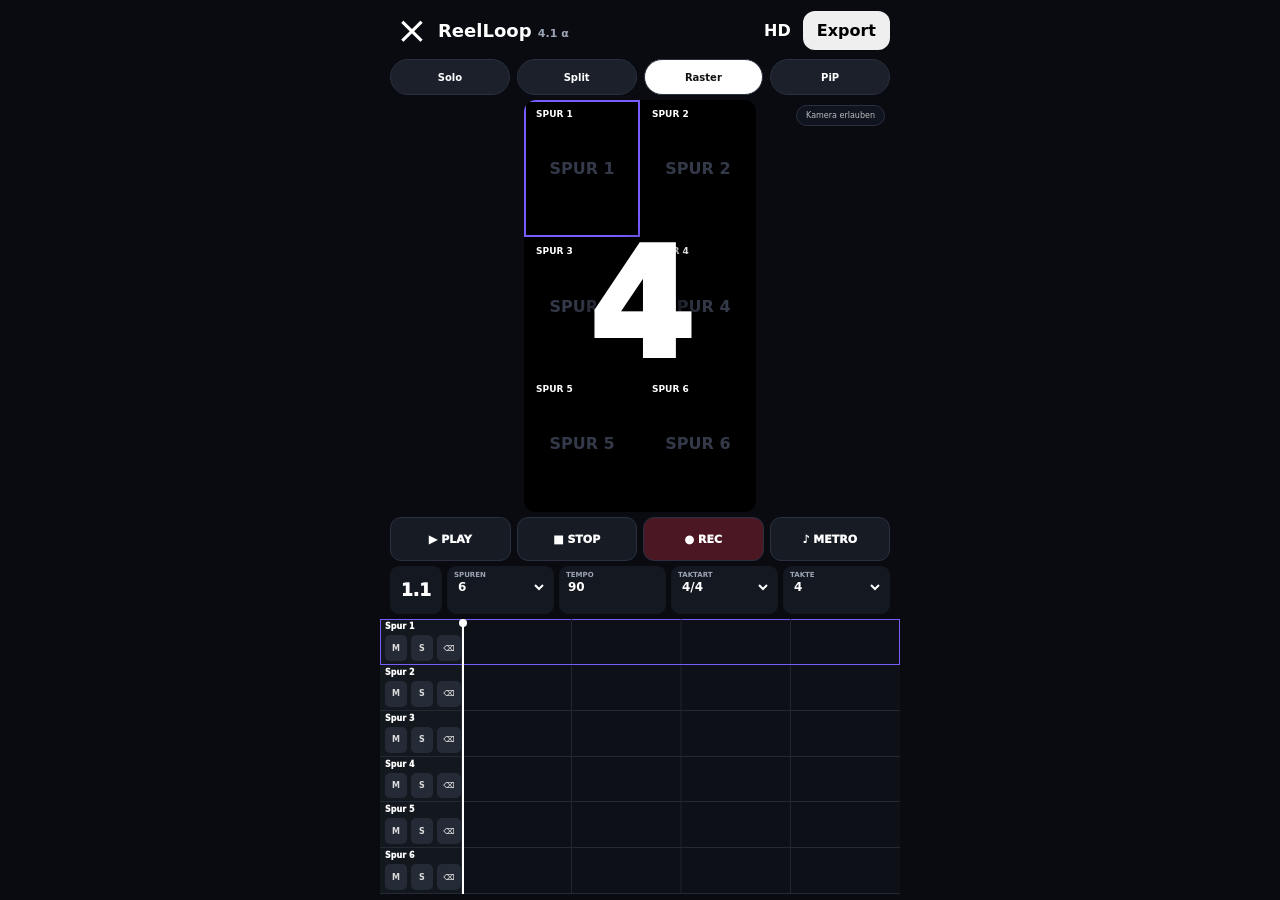
==== commit 24c0d8fa: "Add files via upload" ====
--- a/index.html
+++ b/index.html
@@ -6,14 +6,14 @@
 <meta name="theme-color" content="#090b10">
 <link rel="manifest" href="manifest.webmanifest">
 <link rel="stylesheet" href="css/app.css">
-<title>ReelLoop Studio 4.0 Alpha</title>
+<title>ReelLoop Studio 4.1 Alpha</title>
 </head>
 <body>
 <main class="app">
   <header class="topbar">
     <button class="iconBtn" aria-label="Schließen">×</button>
-    <div class="title">ReelLoop <span>4.0 α</span></div>
-    <div class="topRight"><b>HD</b><button class="nextBtn">Weiter ›</button></div>
+    <div class="title">ReelLoop <span>4.1 α</span></div>
+    <div class="topRight"><b>HD</b><button class="nextBtn">Export</button></div>
   </header>
 
   <nav class="layoutbar" aria-label="Vorschau-Layout">
@@ -23,6 +23,7 @@
   <section class="viewerArea">
     <div id="viewer" class="viewer raster"></div>
     <button id="permission" class="permission">Kamera erlauben</button>
+    <div id="countIn" class="countIn" hidden>4</div>
   </section>
 
   <section class="transport">
@@ -31,6 +32,7 @@
 
   <section class="settings">
     <div class="counter" id="counter">1.1</div>
+    <label>SPUREN<select id="trackCount"><option>1</option><option>2</option><option>3</option><option>4</option><option>5</option><option selected>6</option></select></label>
     <label>TEMPO<input id="bpm" type="number" min="30" max="240" value="90"></label>
     <label>TAKTART<select id="meter"><option>4/4</option><option>3/4</option><option>6/8</option></select></label>
     <label>TAKTE<select id="bars"><option>1</option><option selected>4</option><option>8</option><option>16</option></select></label>
--- a/css/app.css
+++ b/css/app.css
@@ -1,3 +1,3 @@
 :root{--bg:#090b10;--panel:#141821;--line:#2a3040;--accent:#775cff;--text:#fff;--muted:#9ca5b5;--side:82px}
-*{box-sizing:border-box}html,body{margin:0;width:100%;height:100%;overflow:hidden;background:var(--bg);color:var(--text);font-family:system-ui,-apple-system,Segoe UI,Roboto,sans-serif}button,input,select{font:inherit}.app{height:100dvh;max-width:520px;margin:auto;padding:6px 10px max(6px,env(safe-area-inset-bottom));display:grid;grid-template-rows:48px 36px minmax(250px,1.55fr) 44px 48px minmax(240px,1fr);gap:5px}.topbar{display:grid;grid-template-columns:48px 1fr auto;align-items:center}.iconBtn{border:0;background:none;color:#fff;font-size:38px;text-align:left}.title{font-size:18px;font-weight:900}.title span{font-size:11px;color:var(--muted)}.topRight{display:flex;align-items:center;gap:12px}.nextBtn{border:0;border-radius:12px;padding:10px 14px;font-weight:900}.layoutbar{display:grid;grid-template-columns:repeat(4,1fr);gap:7px}.layoutbar button{border:1px solid var(--line);border-radius:999px;background:#1b202b;color:#fff;font-size:10px;font-weight:900}.layoutbar button.on{background:#fff;color:#111}.viewerArea{position:relative;display:flex;justify-content:center;min-height:0}.viewer{height:100%;aspect-ratio:9/16;background:#000;border-radius:12px;overflow:hidden;display:grid;gap:0}.viewer.raster{grid-template:repeat(3,1fr)/repeat(2,1fr)}.viewer.split{grid-template:1fr/repeat(2,1fr)}.viewer.solo{grid-template:1fr/1fr}.viewer.pip{display:block;position:relative}.cell{position:relative;overflow:hidden;background:#000}.viewer.solo .cell:not(.selected),.viewer.split .cell:nth-child(n+3){display:none}.viewer.pip .cell{position:absolute;inset:0}.viewer.pip .cell:not(.selected){inset:auto 4% 4% auto;width:34%;height:25%;border:2px solid #fff;border-radius:8px;z-index:4}.cell video{width:100%;height:100%;display:block;object-fit:cover;transform:scaleX(-1)}.label{position:absolute;left:6px;top:6px;padding:3px 6px;background:#000a;border-radius:7px;font-size:9px;font-weight:900}.empty{position:absolute;inset:0;display:grid;place-items:center;color:#343949;font-weight:900}.permission{position:absolute;right:5px;top:5px;border:1px solid var(--line);background:#111722dd;color:#bbb;border-radius:999px;padding:5px 9px;font-size:8px}.transport{display:grid;grid-template-columns:repeat(4,1fr);gap:6px}.transport button{border:1px solid var(--line);border-radius:11px;background:#171b24;color:#fff;font-size:11px;font-weight:950}.transport .record{background:#4a1723}.transport .active{border-color:var(--accent);box-shadow:inset 0 0 0 1px var(--accent)}.transport .recording{background:#c61d42}.settings{display:grid;grid-template-columns:58px repeat(3,1fr);gap:6px}.settings>*{border-radius:9px;background:var(--panel);border:0}.counter{display:grid;place-items:center;font-size:18px;font-weight:950}.settings label{padding:5px 8px;color:var(--muted);font-size:7px;font-weight:900}.settings input,.settings select{display:block;width:100%;border:0;background:transparent;color:#fff;font-size:12px;font-weight:900;outline:0}.timeline{position:relative;min-height:0;margin:0 -10px;background:#0d1016;overflow:hidden}.tracks{height:100%;display:grid;grid-template-rows:repeat(6,1fr)}.track{display:grid;grid-template-columns:var(--side) 1fr;border-bottom:1px solid #242936}.trackSide{padding:3px 5px;background:#13171e;border-right:1px solid #242936;display:grid;grid-template-columns:22px 22px 24px;grid-template-rows:auto 1fr;gap:4px}.trackName{grid-column:1/-1;font-size:8px;font-weight:950}.trackSide button{border:0;border-radius:5px;background:#252b36;color:#ddd;font-size:8px;font-weight:900}.trackSide button.on{background:var(--accent);color:#fff}.lane{position:relative;background:linear-gradient(90deg,transparent 24.8%,#202631 25%,transparent 25.2%,transparent 49.8%,#202631 50%,transparent 50.2%,transparent 74.8%,#202631 75%,transparent 75.2%)}.clip{position:absolute;inset:2px;display:none;border-radius:3px;overflow:hidden;background:linear-gradient(135deg,#5b43d5,#927cff)}.clip.show{display:block}.clip video{width:100%;height:100%;object-fit:cover;opacity:.55;transform:scaleX(-1)}.clip span{position:absolute;left:5px;top:3px;font-size:8px;font-weight:900}.playhead{position:absolute;top:0;bottom:0;left:var(--side);width:2px;background:#fff}.playhead:before{content:"";position:absolute;left:-3px;top:0;width:8px;height:8px;border-radius:50%;background:#fff}.toast{position:fixed;left:50%;bottom:22px;transform:translate(-50%,20px);opacity:0;background:#fff;color:#111;padding:8px 12px;border-radius:999px;font-size:10px;font-weight:900;transition:.2s}.toast.show{opacity:1;transform:translate(-50%,0)}
-@media(max-height:760px){.app{grid-template-rows:44px 34px minmax(220px,1.4fr) 40px 44px minmax(220px,1fr)}}
+*{box-sizing:border-box}html,body{margin:0;width:100%;height:100%;overflow:hidden;background:var(--bg);color:var(--text);font-family:system-ui,-apple-system,Segoe UI,Roboto,sans-serif}button,input,select{font:inherit}.app{height:100dvh;max-width:520px;margin:auto;padding:6px 10px max(6px,env(safe-area-inset-bottom));display:grid;grid-template-rows:48px 36px minmax(245px,1.5fr) 44px 48px minmax(220px,1fr);gap:5px}.topbar{display:grid;grid-template-columns:48px 1fr auto;align-items:center}.iconBtn{border:0;background:none;color:#fff;font-size:38px;text-align:left}.title{font-size:18px;font-weight:900}.title span{font-size:11px;color:var(--muted)}.topRight{display:flex;align-items:center;gap:12px}.nextBtn{border:0;border-radius:12px;padding:10px 14px;font-weight:900}.layoutbar{display:grid;grid-template-columns:repeat(4,1fr);gap:7px}.layoutbar button{border:1px solid var(--line);border-radius:999px;background:#1b202b;color:#fff;font-size:10px;font-weight:900}.layoutbar button.on{background:#fff;color:#111}.viewerArea{position:relative;display:flex;justify-content:center;min-height:0}.viewer{height:100%;aspect-ratio:9/16;background:#000;border-radius:12px;overflow:hidden;display:grid;gap:0}.viewer.raster.count-1{grid-template:1fr/1fr}.viewer.raster.count-2{grid-template:1fr/repeat(2,1fr)}.viewer.raster.count-3{grid-template:repeat(2,1fr)/repeat(2,1fr)}.viewer.raster.count-3 .cell:first-child{grid-row:1/-1}.viewer.raster.count-4{grid-template:repeat(2,1fr)/repeat(2,1fr)}.viewer.raster.count-5,.viewer.raster.count-6{grid-template:repeat(3,1fr)/repeat(2,1fr)}.viewer.split{grid-template:1fr/repeat(2,1fr)}.viewer.solo{grid-template:1fr/1fr}.viewer.pip{display:block;position:relative}.cell{position:relative;overflow:hidden;background:#000}.viewer.solo .cell:not(.selected),.viewer.split .cell:nth-child(n+3){display:none}.viewer.pip .cell{position:absolute;inset:0}.viewer.pip .cell:not(.selected){inset:auto 4% 4% auto;width:34%;height:25%;border:2px solid #fff;border-radius:8px;z-index:4}.viewer.pip .cell:nth-child(n+3){display:none}.cell.selected:after{content:"";position:absolute;inset:0;border:2px solid var(--accent);pointer-events:none}.cell video{width:100%;height:100%;display:block;object-fit:cover;transform:scaleX(-1)}.label{position:absolute;left:6px;top:6px;padding:3px 6px;background:#000a;border-radius:7px;font-size:9px;font-weight:900}.empty{position:absolute;inset:0;display:grid;place-items:center;color:#343949;font-weight:900}.permission{position:absolute;right:5px;top:5px;border:1px solid var(--line);background:#111722dd;color:#bbb;border-radius:999px;padding:5px 9px;font-size:8px}.countIn{position:absolute;inset:0;display:grid;place-items:center;font-size:min(35vw,150px);font-weight:1000;text-shadow:0 4px 25px #000;color:#fff;pointer-events:none}.transport{display:grid;grid-template-columns:repeat(4,1fr);gap:6px}.transport button{border:1px solid var(--line);border-radius:11px;background:#171b24;color:#fff;font-size:11px;font-weight:950}.transport .record{background:#4a1723}.transport .active{border-color:var(--accent);box-shadow:inset 0 0 0 1px var(--accent)}.transport .recording{background:#c61d42;animation:pulse .8s infinite alternate}.transport .queued{background:#8f6120}.settings{display:grid;grid-template-columns:52px repeat(4,1fr);gap:5px}.settings>*{border-radius:9px;background:var(--panel);border:0}.counter{display:grid;place-items:center;font-size:17px;font-weight:950}.settings label{padding:5px 7px;color:var(--muted);font-size:7px;font-weight:900}.settings input,.settings select{display:block;width:100%;border:0;background:transparent;color:#fff;font-size:12px;font-weight:900;outline:0}.timeline{position:relative;min-height:0;margin:0 -10px;background:#0d1016;overflow:hidden}.tracks{height:100%;display:grid;grid-template-rows:repeat(var(--track-count,6),1fr)}.track{display:grid;grid-template-columns:var(--side) 1fr;border-bottom:1px solid #242936}.track.selected{outline:1px solid var(--accent);outline-offset:-1px}.trackSide{padding:3px 5px;background:#13171e;border-right:1px solid #242936;display:grid;grid-template-columns:22px 22px 24px;grid-template-rows:auto 1fr;gap:4px}.trackName{grid-column:1/-1;font-size:8px;font-weight:950}.trackSide button{border:0;border-radius:5px;background:#252b36;color:#ddd;font-size:8px;font-weight:900}.trackSide button.on{background:var(--accent);color:#fff}.lane{position:relative;background:linear-gradient(90deg,transparent 24.8%,#202631 25%,transparent 25.2%,transparent 49.8%,#202631 50%,transparent 50.2%,transparent 74.8%,#202631 75%,transparent 75.2%)}.clip{position:absolute;inset:2px;display:none;border-radius:3px;overflow:hidden;background:linear-gradient(135deg,#5b43d5,#927cff)}.clip.show{display:block}.clip video{width:100%;height:100%;object-fit:cover;opacity:.55;transform:scaleX(-1)}.clip span{position:absolute;left:5px;top:3px;font-size:8px;font-weight:900}.playhead{position:absolute;top:0;bottom:0;left:var(--side);width:2px;background:#fff}.playhead:before{content:"";position:absolute;left:-3px;top:0;width:8px;height:8px;border-radius:50%;background:#fff}.toast{position:fixed;left:50%;bottom:22px;transform:translate(-50%,20px);opacity:0;background:#fff;color:#111;padding:8px 12px;border-radius:999px;font-size:10px;font-weight:900;transition:.2s;z-index:20}.toast.show{opacity:1;transform:translate(-50%,0)}@keyframes pulse{to{filter:brightness(1.6)}}
+@media(max-height:760px){.app{grid-template-rows:44px 34px minmax(210px,1.35fr) 40px 44px minmax(205px,1fr)}.settings{grid-template-columns:48px repeat(4,1fr)}}
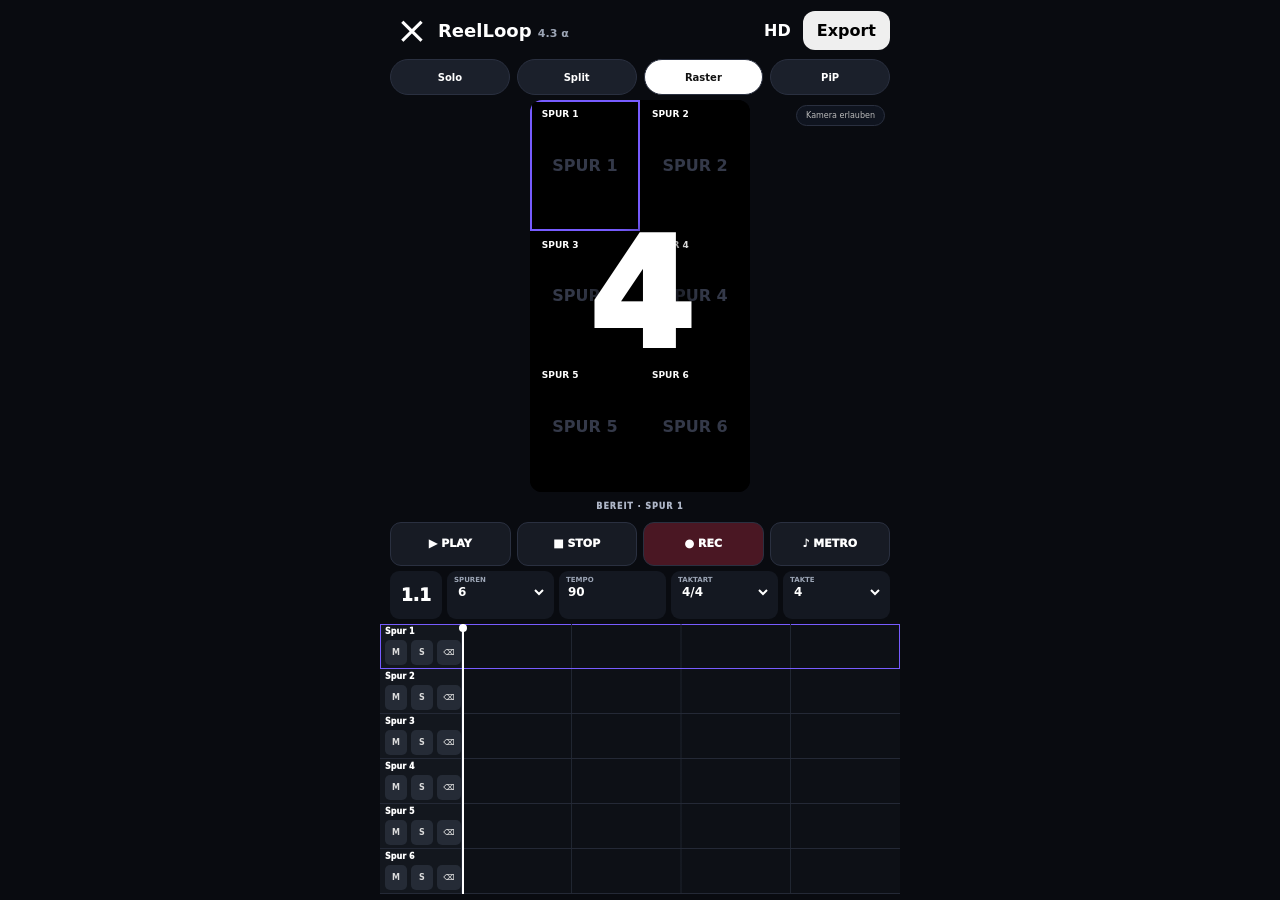
==== commit ccdcab89: "Add files via upload" ====
--- a/index.html
+++ b/index.html
@@ -6,13 +6,13 @@
 <meta name="theme-color" content="#090b10">
 <link rel="manifest" href="manifest.webmanifest">
 <link rel="stylesheet" href="css/app.css">
-<title>ReelLoop Studio 4.1 Alpha</title>
+<title>ReelLoop Studio 4.3 Alpha</title>
 </head>
 <body>
 <main class="app">
   <header class="topbar">
     <button class="iconBtn" aria-label="Schließen">×</button>
-    <div class="title">ReelLoop <span>4.1 α</span></div>
+    <div class="title">ReelLoop <span>4.3 α</span></div>
     <div class="topRight"><b>HD</b><button class="nextBtn">Export</button></div>
   </header>
 
@@ -25,6 +25,8 @@
     <button id="permission" class="permission">Kamera erlauben</button>
     <div id="countIn" class="countIn" hidden>4</div>
   </section>
+
+  <div id="engineStatus" class="engineStatus">BEREIT · SPUR 1</div>
 
   <section class="transport">
     <button id="play">▶ PLAY</button><button id="stop">■ STOP</button><button id="record" class="record">● REC</button><button id="metro">♪ METRO</button>
--- a/css/app.css
+++ b/css/app.css
@@ -1,3 +1,7 @@
 :root{--bg:#090b10;--panel:#141821;--line:#2a3040;--accent:#775cff;--text:#fff;--muted:#9ca5b5;--side:82px}
 *{box-sizing:border-box}html,body{margin:0;width:100%;height:100%;overflow:hidden;background:var(--bg);color:var(--text);font-family:system-ui,-apple-system,Segoe UI,Roboto,sans-serif}button,input,select{font:inherit}.app{height:100dvh;max-width:520px;margin:auto;padding:6px 10px max(6px,env(safe-area-inset-bottom));display:grid;grid-template-rows:48px 36px minmax(245px,1.5fr) 44px 48px minmax(220px,1fr);gap:5px}.topbar{display:grid;grid-template-columns:48px 1fr auto;align-items:center}.iconBtn{border:0;background:none;color:#fff;font-size:38px;text-align:left}.title{font-size:18px;font-weight:900}.title span{font-size:11px;color:var(--muted)}.topRight{display:flex;align-items:center;gap:12px}.nextBtn{border:0;border-radius:12px;padding:10px 14px;font-weight:900}.layoutbar{display:grid;grid-template-columns:repeat(4,1fr);gap:7px}.layoutbar button{border:1px solid var(--line);border-radius:999px;background:#1b202b;color:#fff;font-size:10px;font-weight:900}.layoutbar button.on{background:#fff;color:#111}.viewerArea{position:relative;display:flex;justify-content:center;min-height:0}.viewer{height:100%;aspect-ratio:9/16;background:#000;border-radius:12px;overflow:hidden;display:grid;gap:0}.viewer.raster.count-1{grid-template:1fr/1fr}.viewer.raster.count-2{grid-template:1fr/repeat(2,1fr)}.viewer.raster.count-3{grid-template:repeat(2,1fr)/repeat(2,1fr)}.viewer.raster.count-3 .cell:first-child{grid-row:1/-1}.viewer.raster.count-4{grid-template:repeat(2,1fr)/repeat(2,1fr)}.viewer.raster.count-5,.viewer.raster.count-6{grid-template:repeat(3,1fr)/repeat(2,1fr)}.viewer.split{grid-template:1fr/repeat(2,1fr)}.viewer.solo{grid-template:1fr/1fr}.viewer.pip{display:block;position:relative}.cell{position:relative;overflow:hidden;background:#000}.viewer.solo .cell:not(.selected),.viewer.split .cell:nth-child(n+3){display:none}.viewer.pip .cell{position:absolute;inset:0}.viewer.pip .cell:not(.selected){inset:auto 4% 4% auto;width:34%;height:25%;border:2px solid #fff;border-radius:8px;z-index:4}.viewer.pip .cell:nth-child(n+3){display:none}.cell.selected:after{content:"";position:absolute;inset:0;border:2px solid var(--accent);pointer-events:none}.cell video{width:100%;height:100%;display:block;object-fit:cover;transform:scaleX(-1)}.label{position:absolute;left:6px;top:6px;padding:3px 6px;background:#000a;border-radius:7px;font-size:9px;font-weight:900}.empty{position:absolute;inset:0;display:grid;place-items:center;color:#343949;font-weight:900}.permission{position:absolute;right:5px;top:5px;border:1px solid var(--line);background:#111722dd;color:#bbb;border-radius:999px;padding:5px 9px;font-size:8px}.countIn{position:absolute;inset:0;display:grid;place-items:center;font-size:min(35vw,150px);font-weight:1000;text-shadow:0 4px 25px #000;color:#fff;pointer-events:none}.transport{display:grid;grid-template-columns:repeat(4,1fr);gap:6px}.transport button{border:1px solid var(--line);border-radius:11px;background:#171b24;color:#fff;font-size:11px;font-weight:950}.transport .record{background:#4a1723}.transport .active{border-color:var(--accent);box-shadow:inset 0 0 0 1px var(--accent)}.transport .recording{background:#c61d42;animation:pulse .8s infinite alternate}.transport .queued{background:#8f6120}.settings{display:grid;grid-template-columns:52px repeat(4,1fr);gap:5px}.settings>*{border-radius:9px;background:var(--panel);border:0}.counter{display:grid;place-items:center;font-size:17px;font-weight:950}.settings label{padding:5px 7px;color:var(--muted);font-size:7px;font-weight:900}.settings input,.settings select{display:block;width:100%;border:0;background:transparent;color:#fff;font-size:12px;font-weight:900;outline:0}.timeline{position:relative;min-height:0;margin:0 -10px;background:#0d1016;overflow:hidden}.tracks{height:100%;display:grid;grid-template-rows:repeat(var(--track-count,6),1fr)}.track{display:grid;grid-template-columns:var(--side) 1fr;border-bottom:1px solid #242936}.track.selected{outline:1px solid var(--accent);outline-offset:-1px}.trackSide{padding:3px 5px;background:#13171e;border-right:1px solid #242936;display:grid;grid-template-columns:22px 22px 24px;grid-template-rows:auto 1fr;gap:4px}.trackName{grid-column:1/-1;font-size:8px;font-weight:950}.trackSide button{border:0;border-radius:5px;background:#252b36;color:#ddd;font-size:8px;font-weight:900}.trackSide button.on{background:var(--accent);color:#fff}.lane{position:relative;background:linear-gradient(90deg,transparent 24.8%,#202631 25%,transparent 25.2%,transparent 49.8%,#202631 50%,transparent 50.2%,transparent 74.8%,#202631 75%,transparent 75.2%)}.clip{position:absolute;inset:2px;display:none;border-radius:3px;overflow:hidden;background:linear-gradient(135deg,#5b43d5,#927cff)}.clip.show{display:block}.clip video{width:100%;height:100%;object-fit:cover;opacity:.55;transform:scaleX(-1)}.clip span{position:absolute;left:5px;top:3px;font-size:8px;font-weight:900}.playhead{position:absolute;top:0;bottom:0;left:var(--side);width:2px;background:#fff}.playhead:before{content:"";position:absolute;left:-3px;top:0;width:8px;height:8px;border-radius:50%;background:#fff}.toast{position:fixed;left:50%;bottom:22px;transform:translate(-50%,20px);opacity:0;background:#fff;color:#111;padding:8px 12px;border-radius:999px;font-size:10px;font-weight:900;transition:.2s;z-index:20}.toast.show{opacity:1;transform:translate(-50%,0)}@keyframes pulse{to{filter:brightness(1.6)}}
 @media(max-height:760px){.app{grid-template-rows:44px 34px minmax(210px,1.35fr) 40px 44px minmax(205px,1fr)}.settings{grid-template-columns:48px repeat(4,1fr)}}
+.engineStatus{height:20px;display:flex;align-items:center;justify-content:center;font-size:8px;font-weight:1000;letter-spacing:.12em;color:#aeb6c7}.engineStatus.queued{color:#f1bd62}.engineStatus.recording{color:#ff4f72}.engineStatus.playing{color:#7fdf9e}
+.app{grid-template-rows:48px 36px minmax(225px,1.45fr) 20px 44px 48px minmax(210px,1fr)}
+
+.cell{touch-action:none}.volumeHUD{position:absolute;left:50%;top:50%;transform:translate(-50%,-50%) scale(.9);padding:8px 12px;border-radius:999px;background:#000c;color:#fff;font-size:13px;font-weight:950;opacity:0;pointer-events:none;transition:.15s;z-index:8}.volumeHUD.show{opacity:1;transform:translate(-50%,-50%) scale(1)}
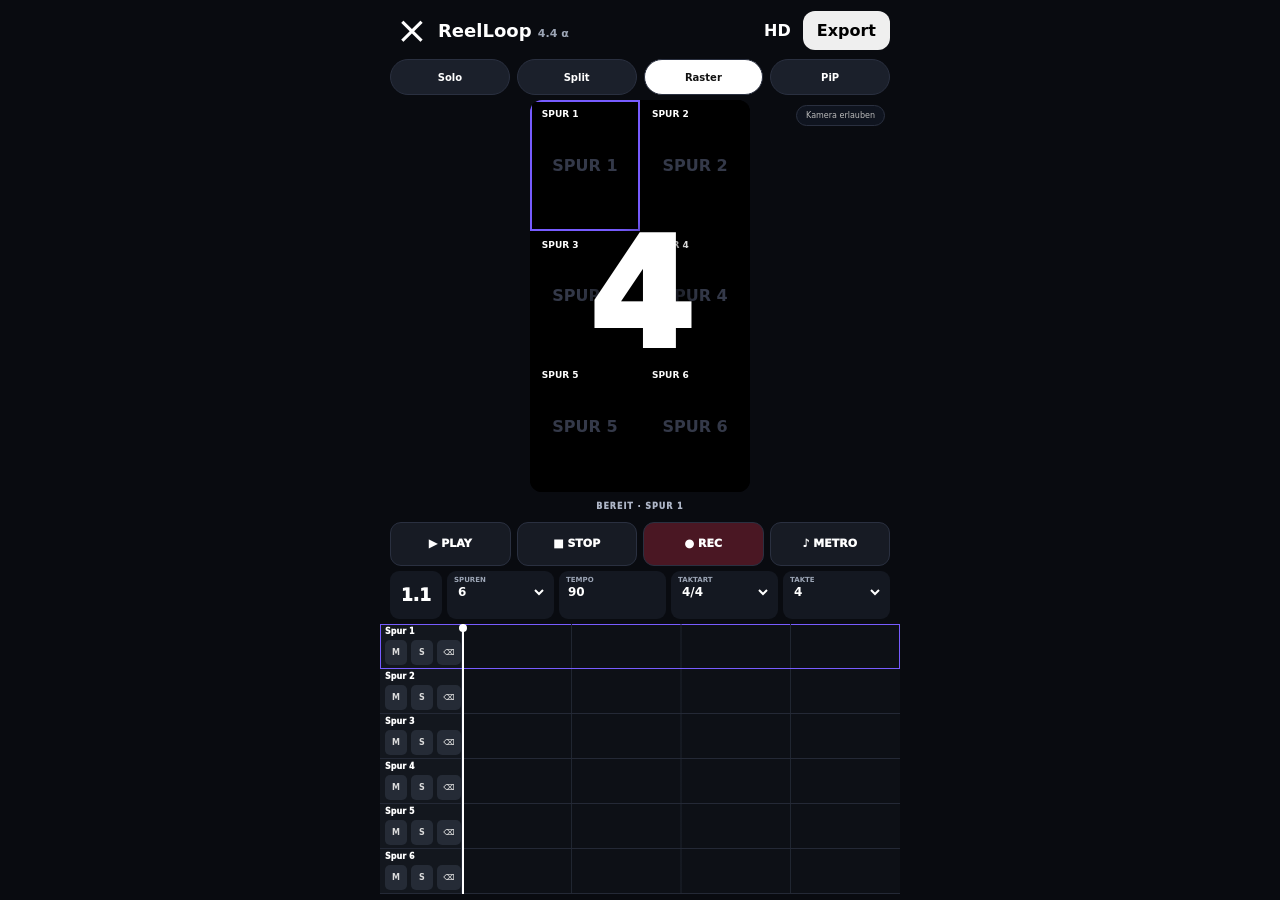
==== commit 41bab0b3: "Add files via upload" ====
--- a/index.html
+++ b/index.html
@@ -6,13 +6,13 @@
 <meta name="theme-color" content="#090b10">
 <link rel="manifest" href="manifest.webmanifest">
 <link rel="stylesheet" href="css/app.css">
-<title>ReelLoop Studio 4.3 Alpha</title>
+<title>ReelLoop Studio 4.4 Alpha</title>
 </head>
 <body>
 <main class="app">
   <header class="topbar">
     <button class="iconBtn" aria-label="Schließen">×</button>
-    <div class="title">ReelLoop <span>4.3 α</span></div>
+    <div class="title">ReelLoop <span>4.4 α</span></div>
     <div class="topRight"><b>HD</b><button class="nextBtn">Export</button></div>
   </header>
 
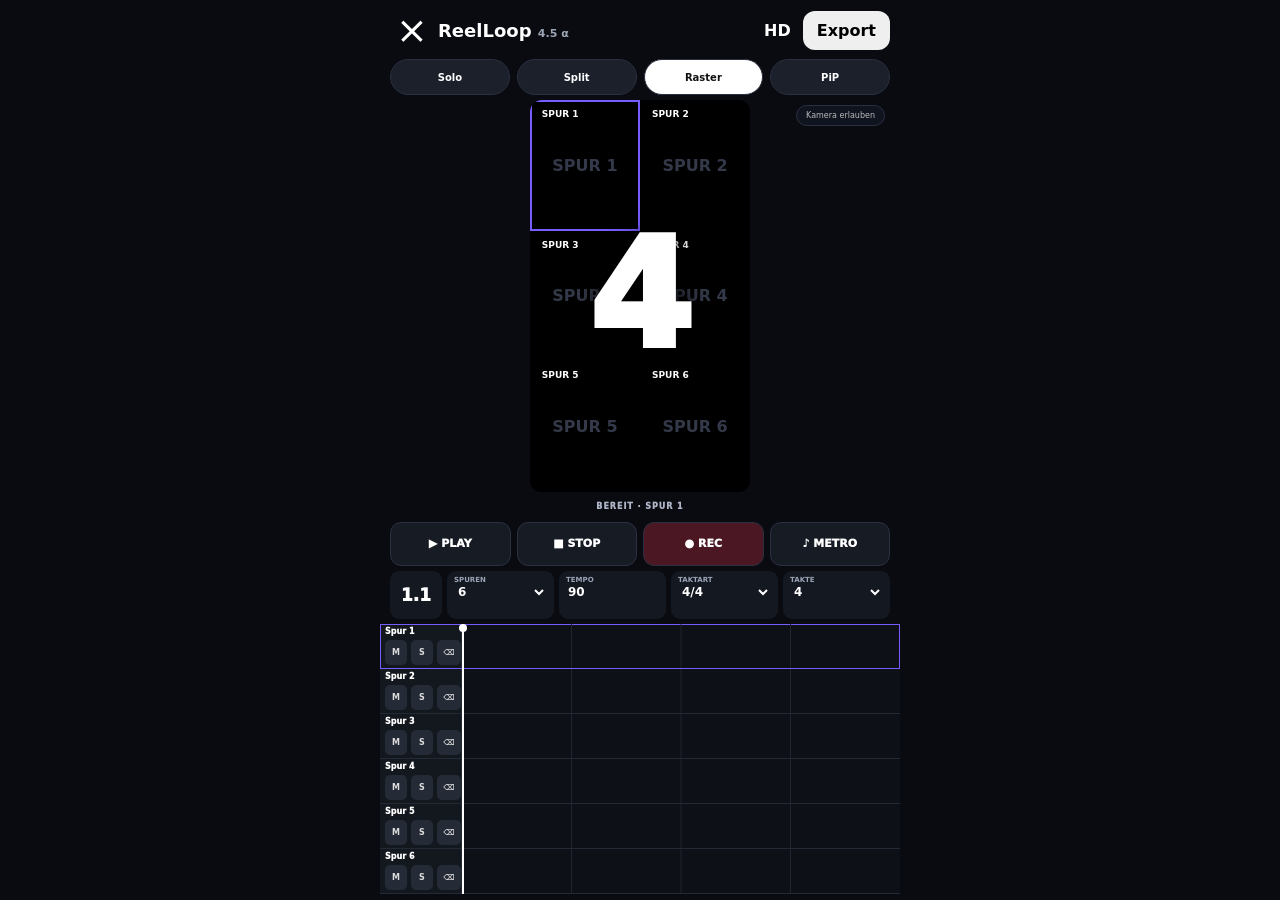
==== commit 635b2e91: "Add files via upload" ====
--- a/index.html
+++ b/index.html
@@ -6,13 +6,13 @@
 <meta name="theme-color" content="#090b10">
 <link rel="manifest" href="manifest.webmanifest">
 <link rel="stylesheet" href="css/app.css">
-<title>ReelLoop Studio 4.4 Alpha</title>
+<title>ReelLoop Studio 4.5 Alpha</title>
 </head>
 <body>
 <main class="app">
   <header class="topbar">
     <button class="iconBtn" aria-label="Schließen">×</button>
-    <div class="title">ReelLoop <span>4.4 α</span></div>
+    <div class="title">ReelLoop <span>4.5 α</span></div>
     <div class="topRight"><b>HD</b><button class="nextBtn">Export</button></div>
   </header>
 
